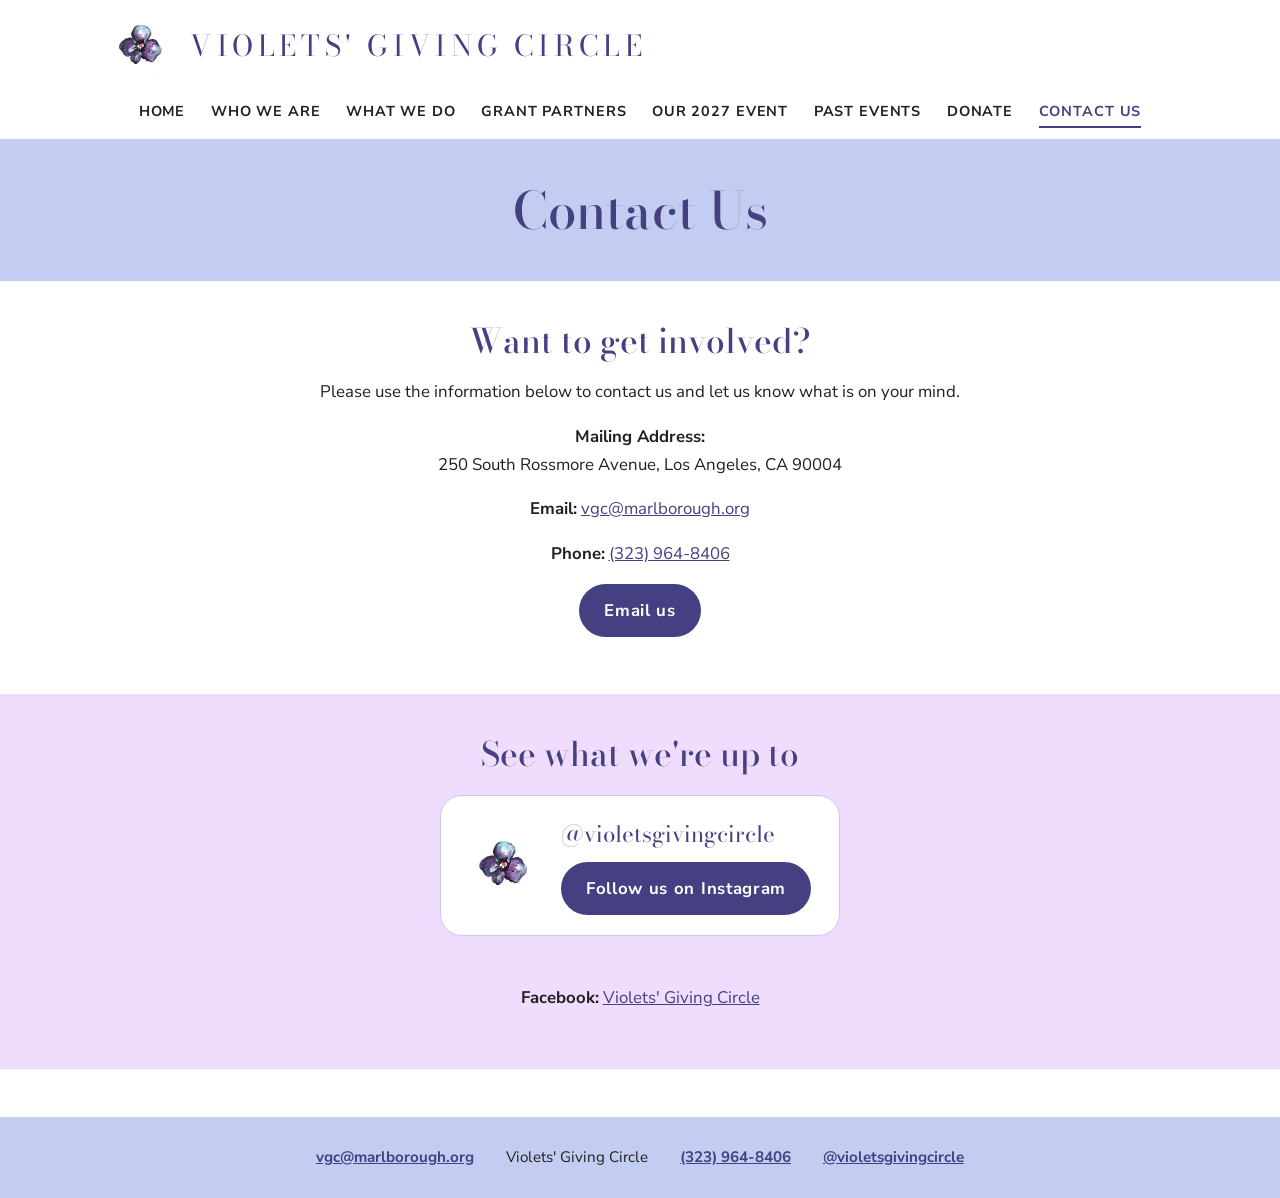
==== contact.html @ b8765235 "Add files via upload" ====
<!DOCTYPE html>
<html lang="en">
<head>
  <meta charset="utf-8">
  <!-- DRAFT: remove the next line when the site goes live so Google can find it -->
  <meta name="robots" content="noindex, nofollow">
  <meta name="viewport" content="width=device-width, initial-scale=1">
  <title>Contact Us | Violets' Giving Circle</title>
  <meta name="description" content="Contact Violets' Giving Circle and follow us on Instagram.">
  <link rel="icon" href="images/logo-flower.png">
  <link rel="preconnect" href="https://fonts.googleapis.com">
  <link rel="preconnect" href="https://fonts.gstatic.com" crossorigin>
  <link href="https://fonts.googleapis.com/css2?family=Bodoni+Moda:wght@400;500;600&family=Nunito+Sans:wght@400;700&display=swap" rel="stylesheet">
  <link rel="stylesheet" href="css/styles.css">
</head>
<body>
  <a class="skip-link" href="#main">Skip to content</a>

  <header class="site-header">
    <div class="container header-top">
      <a class="brand" href="index.html">
        <img class="brand-logo" src="images/logo-flower.png" alt="Violets' Giving Circle flower logo">
        <span class="brand-name">Violets' Giving Circle</span>
      </a>
      <button class="nav-toggle" aria-expanded="false" aria-controls="site-nav">Menu</button>
    </div>
    <nav id="site-nav" class="site-nav" aria-label="Main">
      <ul>
        <li><a href="index.html">Home</a></li>
        <li><a href="who-we-are.html">Who We Are</a></li>
        <li><a href="what-we-do.html">What We Do</a></li>
        <li><a href="grant-partners.html">Grant Partners</a></li>
        <li><a href="our-event.html">Our 2027 Event</a></li>
        <li><a href="past-events.html">Past Events</a></li>
        <li><a href="donate.html">Donate</a></li>
        <li><a href="contact.html" aria-current="page">Contact Us</a></li>
      </ul>
    </nav>
  </header>

  <main id="main">
    <div class="page-banner"><h1>Contact Us</h1></div>

    <!-- ===================== CONTACT INFO ===================== -->
    <section class="section">
      <div class="container text-narrow" style="text-align:center;">
        <h2>Want to get involved?</h2>
        <p>Please use the information below to contact us and let us know what is on your mind.</p>
        <p><strong>Mailing Address:</strong><br>250 South Rossmore Avenue, Los Angeles, CA 90004</p>
        <p><strong>Email:</strong> <a href="mailto:vgc@marlborough.org">vgc@marlborough.org</a></p>
        <p><strong>Phone:</strong> <a href="tel:+13239648406">(323) 964-8406</a></p>
        <p><a class="btn" href="mailto:vgc@marlborough.org">Email us</a></p>
      </div>
    </section>

    <!-- ===================== INSTAGRAM ===================== -->
    <section class="section" style="background: var(--lavender);">
      <div class="container" style="text-align:center;">
        <h2>See what we're up to</h2>

        <div class="insta-card">
          <img src="images/logo-flower.png" alt="" width="72" height="72">
          <div>
            <p class="insta-handle">@violetsgivingcircle</p>
            <a class="btn" href="https://www.instagram.com/violetsgivingcircle/" target="_blank" rel="noopener">Follow us on Instagram</a>
          </div>
        </div>

        <!-- ===== INSTAGRAM FEED (updates itself) =====
             This is the Behold widget for @violetsgivingcircle. New Instagram posts appear here automatically.
             To change how it looks (number of posts, layout), sign in at behold.so and edit the feed there.
             No change to this page is needed. If the feed ever stops showing, check the Behold dashboard
             first (the Instagram account must stay connected, and free plans have limits that can change). -->
        <div class="insta-feed">
          <behold-widget feed-id="yzUUJc6eEuiuwTd4PLFW"></behold-widget>
          <script>
            (() => {
              if(window.__bhldScript)return;window.__bhldScript=true;
              const d=document,s=d.createElement("script");s.type="module";
              s.src="https://w.behold.so/widget.js";setTimeout(()=>{d.head.append(s);},0);
            })();
          </script>
        </div>

        <p style="margin-top:1.5rem;"><strong>Facebook:</strong> <a href="https://www.facebook.com/profile.php?id=100066826507272" target="_blank" rel="noopener">Violets' Giving Circle</a></p>
      </div>
    </section>
  </main>

  <footer class="site-footer">
    <div class="container footer-inner">
      <span><a href="mailto:vgc@marlborough.org">vgc@marlborough.org</a></span>
      <span>Violets' Giving Circle</span>
      <span><a href="tel:+13239648406">(323) 964-8406</a></span>
      <span><a href="https://www.instagram.com/violetsgivingcircle/">@violetsgivingcircle</a></span>
    </div>
  </footer>

  <script src="js/main.js"></script>
</body>
</html>
---- css/styles.css ----
/* ==========================================================
   Violets' Giving Circle - site styles
   ----------------------------------------------------------
   TO CHANGE COLORS: edit the values in the :root block below.
   Every page uses these, so one change updates the whole site.
   ========================================================== */

:root {
  --periwinkle: #C3CDF1;   /* header bands, soft backgrounds */
  --lavender:   #F0DDFD;   /* page background accents */
  --purple:     #9486C0;   /* panels, buttons */
  --indigo:     #444082;   /* headings, links, strong accents */
  --ink:        #231F20;   /* body text */
  --white:      #FFFFFF;
  --magenta:    #D6336C;   /* small accent only (flower center) */
  --aqua:       #D3EEF0;   /* photo borders */

  --font-heading: "Bodoni Moda", "Didot", Georgia, serif;
  --font-body: "Nunito Sans", "Helvetica Neue", Arial, sans-serif;

  --radius: 22px;
  --max-width: 1100px;
}

* { box-sizing: border-box; }

html { scroll-behavior: smooth; }

body {
  margin: 0;
  font-family: var(--font-body);
  font-size: 1.05rem;
  line-height: 1.65;
  color: var(--ink);
  background: var(--white);
}

img { max-width: 100%; display: block; }

a { color: var(--indigo); }
a:hover { color: var(--magenta); }

.container {
  width: 100%;
  max-width: var(--max-width);
  margin: 0 auto;
  padding: 0 1.25rem;
}

h1, h2, h3 {
  font-family: var(--font-heading);
  color: var(--indigo);
  line-height: 1.2;
  font-weight: 500;
}

h1 { font-size: clamp(2rem, 5vw, 3.2rem); margin: 0 0 1rem; }
h2 { font-size: clamp(1.5rem, 3.5vw, 2.1rem); margin: 0 0 0.75rem; }
h3 { font-size: 1.3rem; margin: 0 0 0.5rem; }

.skip-link {
  position: absolute;
  left: -999px;
  top: 0;
  background: var(--indigo);
  color: var(--white);
  padding: 0.5rem 1rem;
  z-index: 100;
}
.skip-link:focus { left: 0; }

/* ---------- Header & navigation ---------- */

.site-header { background: var(--white); border-bottom: 1px solid var(--periwinkle); }

.header-top {
  display: flex;
  align-items: center;
  justify-content: space-between;
  padding-top: 0.9rem;
  padding-bottom: 0.9rem;
}

.brand {
  display: flex;
  align-items: center;
  gap: 1rem;
  text-decoration: none;
}

.brand-logo { width: 64px; height: 64px; object-fit: contain; }

.brand-name {
  font-family: var(--font-heading);
  color: var(--indigo);
  text-transform: uppercase;
  letter-spacing: 0.16em;
  font-size: clamp(1.05rem, 3vw, 1.8rem);
}

.nav-toggle {
  display: none;
  background: var(--indigo);
  color: var(--white);
  border: 0;
  border-radius: 8px;
  padding: 0.55rem 1rem;
  font: inherit;
  font-weight: 700;
  cursor: pointer;
}

.site-nav ul {
  list-style: none;
  margin: 0;
  padding: 0.25rem 1rem 0.9rem;
  display: flex;
  flex-wrap: wrap;
  justify-content: center;
  gap: 0.25rem 1.6rem;
}

.site-nav a {
  text-decoration: none;
  text-transform: uppercase;
  letter-spacing: 0.06em;
  font-weight: 700;
  font-size: 0.9rem;
  color: var(--ink);
  padding: 0.3rem 0;
  border-bottom: 2px solid transparent;
}

.site-nav a:hover { color: var(--indigo); border-bottom-color: var(--purple); }
.site-nav a[aria-current="page"] { color: var(--indigo); border-bottom-color: var(--indigo); }

@media (max-width: 760px) {
  .nav-toggle { display: block; }
  .site-nav { display: none; }
  .site-nav.open { display: block; }
  .site-nav ul { flex-direction: column; align-items: center; gap: 0.6rem; padding-top: 0.5rem; }
}

/* ---------- Carousel (home page) ---------- */

.carousel {
  position: relative;
  max-width: var(--max-width);
  margin: 1.5rem auto 0;
  border-radius: var(--radius);
  overflow: hidden;
  background: var(--periwinkle);
}

.carousel-track { position: relative; aspect-ratio: 16 / 9; }

.carousel-slide {
  position: absolute;
  inset: 0;
  opacity: 0;
  transition: opacity 0.8s ease;
}
.carousel-slide.active { opacity: 1; }
.carousel-slide img { width: 100%; height: 100%; object-fit: cover; }

.carousel-btn {
  position: absolute;
  top: 50%;
  transform: translateY(-50%);
  background: rgba(255, 255, 255, 0.85);
  color: var(--indigo);
  border: 0;
  border-radius: 50%;
  width: 44px;
  height: 44px;
  font-size: 1.4rem;
  cursor: pointer;
}
.carousel-btn:hover { background: var(--white); }
.carousel-btn.prev { left: 0.75rem; }
.carousel-btn.next { right: 0.75rem; }

.carousel-dots {
  position: absolute;
  bottom: 0.8rem;
  left: 0;
  right: 0;
  display: flex;
  justify-content: center;
  gap: 0.5rem;
}
.carousel-dots button {
  width: 11px;
  height: 11px;
  border-radius: 50%;
  border: 0;
  background: rgba(255, 255, 255, 0.6);
  cursor: pointer;
  padding: 0;
}
.carousel-dots button.active { background: var(--white); }

/* ---------- Page sections ---------- */

main { padding-bottom: 3rem; }

.section { padding: 2.5rem 0; }

.page-banner {
  background: var(--periwinkle);
  text-align: center;
  padding: 2.5rem 1rem;
}
.page-banner h1 { margin: 0; }

.lead {
  font-size: 1.25rem;
  text-align: center;
  max-width: 760px;
  margin: 0 auto;
}

.card-row {
  display: grid;
  grid-template-columns: repeat(auto-fit, minmax(280px, 1fr));
  gap: 1.5rem;
}

.panel {
  background: var(--purple);
  color: var(--white);
  border-radius: var(--radius);
  padding: 2rem;
}
.panel h2, .panel h3 { color: var(--white); text-transform: uppercase; }
.panel a { color: var(--white); }
.panel .btn { margin-top: 0.5rem; }

.card {
  background: var(--lavender);
  border-radius: var(--radius);
  padding: 1.75rem;
}

.save-the-date {
  background: var(--lavender);
  text-align: center;
  padding: 2.5rem 1rem;
}
.save-the-date h2 { text-transform: uppercase; letter-spacing: 0.05em; margin-bottom: 0.25rem; }
.save-the-date p { font-size: 1.3rem; margin: 0 0 1rem; }

.stat { text-align: center; padding: 2rem 1rem; }
.stat strong {
  display: block;
  font-family: var(--font-heading);
  font-size: clamp(2rem, 6vw, 3.4rem);
  color: var(--indigo);
}

.btn {
  display: inline-block;
  background: var(--indigo);
  color: var(--white);
  text-decoration: none;
  font-weight: 700;
  letter-spacing: 0.04em;
  padding: 0.8rem 1.6rem;
  border-radius: 999px;
}
.btn:hover { background: var(--magenta); color: var(--white); }

.two-col {
  display: grid;
  grid-template-columns: 1fr 1fr;
  gap: 2rem;
  align-items: start;
}
@media (max-width: 760px) { .two-col { grid-template-columns: 1fr; } }

.photo-frame {
  border: 8px solid var(--aqua);
  border-radius: var(--radius);
  overflow: hidden;
  background: var(--aqua);
}

.caption {
  background: var(--periwinkle);
  border-radius: 14px;
  padding: 0.9rem 1.1rem;
  font-size: 0.9rem;
  margin-top: 1rem;
  text-align: center;
}

.text-narrow { max-width: 760px; margin: 0 auto; }

/* Visible reminder boxes for content that still needs to be filled in.
   Delete the whole <div class="placeholder-note"> once the real content is in. */
.placeholder-note {
  border: 2px dashed var(--magenta);
  background: #fff5f9;
  color: var(--ink);
  border-radius: 14px;
  padding: 1rem 1.25rem;
  margin: 1rem 0;
  font-size: 0.95rem;
}
.placeholder-note strong { color: var(--magenta); }

/* ---------- Co-chairs (Who We Are page) ---------- */

.chair-feature {
  display: grid;
  grid-template-columns: 180px 1fr;
  gap: 1.25rem;
  align-items: start;
}
.chair-feature img {
  width: 180px;
  aspect-ratio: 3 / 4;
  object-fit: cover;
  border-radius: 14px;
}
.chair-name {
  font-family: var(--font-heading);
  color: var(--indigo);
  font-weight: 600;
  margin: 0 0 0.5rem;
}
blockquote.quote { margin: 0; font-style: italic; }
@media (max-width: 520px) {
  .chair-feature { grid-template-columns: 1fr; }
  .chair-feature img { width: 150px; }
}

/* Collapsible "Past Co-Chairs" section (uses the built-in HTML <details> tag, no JavaScript) */
details.past-chairs,
details.collapse-box {
  background: var(--lavender);
  border-radius: var(--radius);
  padding: 0.5rem 1.25rem 1.25rem;
}
details.past-chairs > summary,
details.collapse-box > summary {
  font-family: var(--font-heading);
  font-size: 1.5rem;
  color: var(--indigo);
  text-transform: uppercase;
  cursor: pointer;
  padding: 0.9rem 0;
}
.chair-year {
  background: var(--white);
  border-radius: 14px;
  padding: 1rem 1.25rem 1.25rem;
  margin-bottom: 1rem;
}
.chair-year h3 { margin: 0 0 0.75rem; font-size: 1.15rem; text-transform: uppercase; letter-spacing: 0.05em; }
.chair-pair {
  display: grid;
  grid-template-columns: 1fr 1fr;
  gap: 1.5rem;
  align-items: start;
}
@media (max-width: 760px) { .chair-pair { grid-template-columns: 1fr; } }
.chair-person {
  display: grid;
  grid-template-columns: 96px 1fr;
  gap: 1rem;
  align-items: start;
}
.chair-person img {
  width: 96px;
  aspect-ratio: 3 / 4;
  object-fit: cover;
  border-radius: 12px;
  background: var(--periwinkle);
}
.chair-person blockquote { font-size: 0.95rem; }
.chair-person .chair-name { margin-bottom: 0.35rem; }
.quote-pending { color: #777; }

.video-wrap {
  position: relative;
  aspect-ratio: 16 / 9;
  border-radius: var(--radius);
  overflow: hidden;
  background: var(--ink);
  margin-top: 1rem;
}
.video-wrap iframe { position: absolute; inset: 0; width: 100%; height: 100%; border: 0; }

/* ---------- Contact form ---------- */

.insta-card {
  display: inline-flex;
  align-items: center;
  gap: 1.25rem;
  background: var(--white);
  border: 1px solid var(--periwinkle);
  border-radius: var(--radius);
  padding: 1.25rem 1.75rem;
  margin: 0.5rem 0 1.5rem;
  text-align: left;
}
.insta-card img { width: 72px; height: 72px; object-fit: contain; }
.insta-handle { font-family: var(--font-heading); color: var(--indigo); font-size: 1.4rem; margin: 0 0 0.6rem; }
@media (max-width: 480px) { .insta-card { flex-direction: column; text-align: center; } }

.insta-feed { max-width: var(--max-width); margin: 0 auto; }

/* ---------- Donate hero ---------- */

.donate-hero {
  position: relative;
  min-height: 70vh;
  display: flex;
  align-items: center;
  justify-content: center;
  text-align: center;
  padding: 3rem 1.25rem;
  background:
    linear-gradient(rgba(35, 31, 32, 0.35), rgba(35, 31, 32, 0.35)),
    var(--indigo) url("../images/donate-hero.jpg") center / cover no-repeat;
}
.donate-hero h1 {
  color: var(--white);
  font-size: clamp(2rem, 6vw, 3.6rem);
  margin: 0 0 1.5rem;
  text-shadow: 0 2px 12px rgba(0, 0, 0, 0.45);
}
.btn-light { background: var(--white); color: var(--ink); font-size: 1.1rem; padding: 0.9rem 2.4rem; }
.btn-light:hover { background: var(--lavender); color: var(--indigo); }

/* ---------- Past Events ---------- */

.event {
  max-width: 940px;
  margin: 0 auto;
  padding: 2.25rem 0;
  text-align: center;
  border-bottom: 1px solid var(--periwinkle);
}
.event h2 { margin: 1.5rem 0 0.75rem; }
.event-text h2 { margin-top: 0; font-size: 1.5rem; }
.event .judges { font-size: 0.95rem; }
.event-photos {
  display: grid;
  grid-template-columns: repeat(auto-fit, minmax(150px, 1fr));
  gap: 0.75rem;
}
.event-photos img {
  width: 100%;
  aspect-ratio: 1 / 1;
  object-fit: cover;
  border-radius: 12px;
  background: var(--periwinkle);
}
details.collapse-box .event:last-child { border-bottom: 0; }

/* ---------- Grant Partners grid ---------- */

.partner-grid {
  display: grid;
  grid-template-columns: repeat(auto-fill, minmax(240px, 1fr));
  gap: 1.5rem;
}

.partner-card {
  display: flex;
  flex-direction: column;
  background: var(--white);
  border: 1px solid var(--periwinkle);
  border-radius: var(--radius);
  overflow: hidden;
  text-decoration: none;
  color: var(--ink);
  transition: transform 0.15s ease, box-shadow 0.15s ease;
}
a.partner-card:hover {
  transform: translateY(-3px);
  box-shadow: 0 8px 20px rgba(68, 64, 130, 0.18);
  color: var(--ink);
}

/* Every photo tile is the same size. If a photo file is missing, the flower tile shows instead. */
.partner-photo {
  position: relative;
  aspect-ratio: 4 / 3;
  background: var(--periwinkle) url("../images/logo-flower.png") center / 34% no-repeat;
}
.partner-photo img {
  position: absolute;
  inset: 0;
  width: 100%;
  height: 100%;
  object-fit: cover;
}

.partner-info {
  padding: 1rem 1.1rem 1.2rem;
  text-align: center;
  display: flex;
  flex-direction: column;
  justify-content: center;
  min-height: 6.5rem;
}
.partner-info h3 { margin: 0 0 0.35rem; font-size: 1.2rem; }
.partner-link { font-size: 0.85rem; font-weight: 700; color: var(--indigo); letter-spacing: 0.04em; text-transform: uppercase; }

/* ---------- Our Process (What We Do page) ---------- */

.process-photos img {
  width: 100%;
  aspect-ratio: 3 / 2;
  object-fit: cover;
  border-radius: var(--radius);
}

.process-steps {
  list-style: none;
  counter-reset: step;
  max-width: 760px;
  margin: 2.5rem auto 0;
  padding: 0;
}
.process-steps li {
  counter-increment: step;
  position: relative;
  padding: 0 0 1.5rem 4rem;
}
.process-steps li::before {
  content: counter(step);
  position: absolute;
  left: 0;
  top: 0;
  width: 2.8rem;
  height: 2.8rem;
  border-radius: 50%;
  background: var(--indigo);
  color: var(--white);
  font-family: var(--font-heading);
  font-size: 1.3rem;
  display: flex;
  align-items: center;
  justify-content: center;
}
.process-steps li::after {
  content: "";
  position: absolute;
  left: 1.4rem;
  top: 2.8rem;
  bottom: 0.2rem;
  width: 2px;
  background: var(--periwinkle);
}
.process-steps li:last-child::after { display: none; }
.process-steps h3 { margin: 0.3rem 0 0.35rem; }
.process-steps p { margin: 0; }

.history { text-align: center; }
.news-link { text-align: center; }

/* ---------- Footer ---------- */

.site-footer {
  background: var(--periwinkle);
  padding: 1.75rem 0;
  font-size: 0.95rem;
}
.footer-inner {
  display: flex;
  flex-wrap: wrap;
  justify-content: center;
  gap: 0.5rem 2rem;
  text-align: center;
}
.site-footer a { color: var(--indigo); font-weight: 700; }
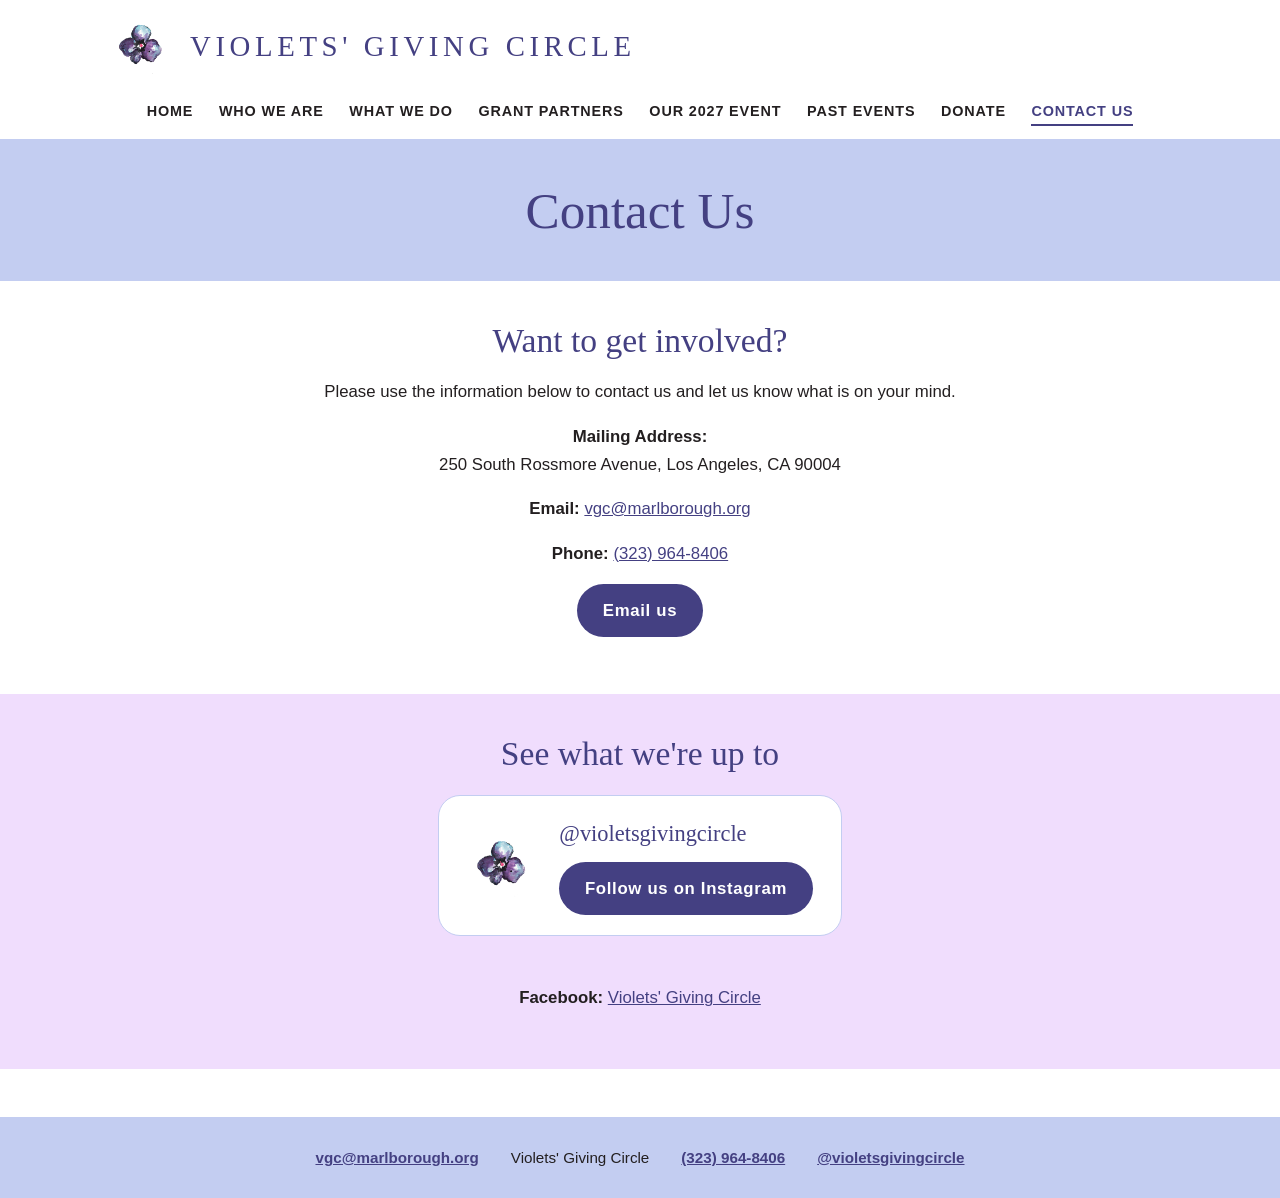
==== commit 7d8a1e65: "Add files via upload" ====
--- a/contact.html
+++ b/contact.html
@@ -10,7 +10,7 @@
   <link rel="icon" href="images/logo-flower.png">
   <link rel="preconnect" href="https://fonts.googleapis.com">
   <link rel="preconnect" href="https://fonts.gstatic.com" crossorigin>
-  <link href="https://fonts.googleapis.com/css2?family=Bodoni+Moda:wght@400;500;600&family=Nunito+Sans:wght@400;700&display=swap" rel="stylesheet">
+  <link href="https://fonts.googleapis.com/css2?family=DM+Sans:ital,wght@0,400;0,500;0,700;1,400&family=DM+Serif+Display:ital@0;1&display=swap" rel="stylesheet">
   <link rel="stylesheet" href="css/styles.css">
 </head>
 <body>
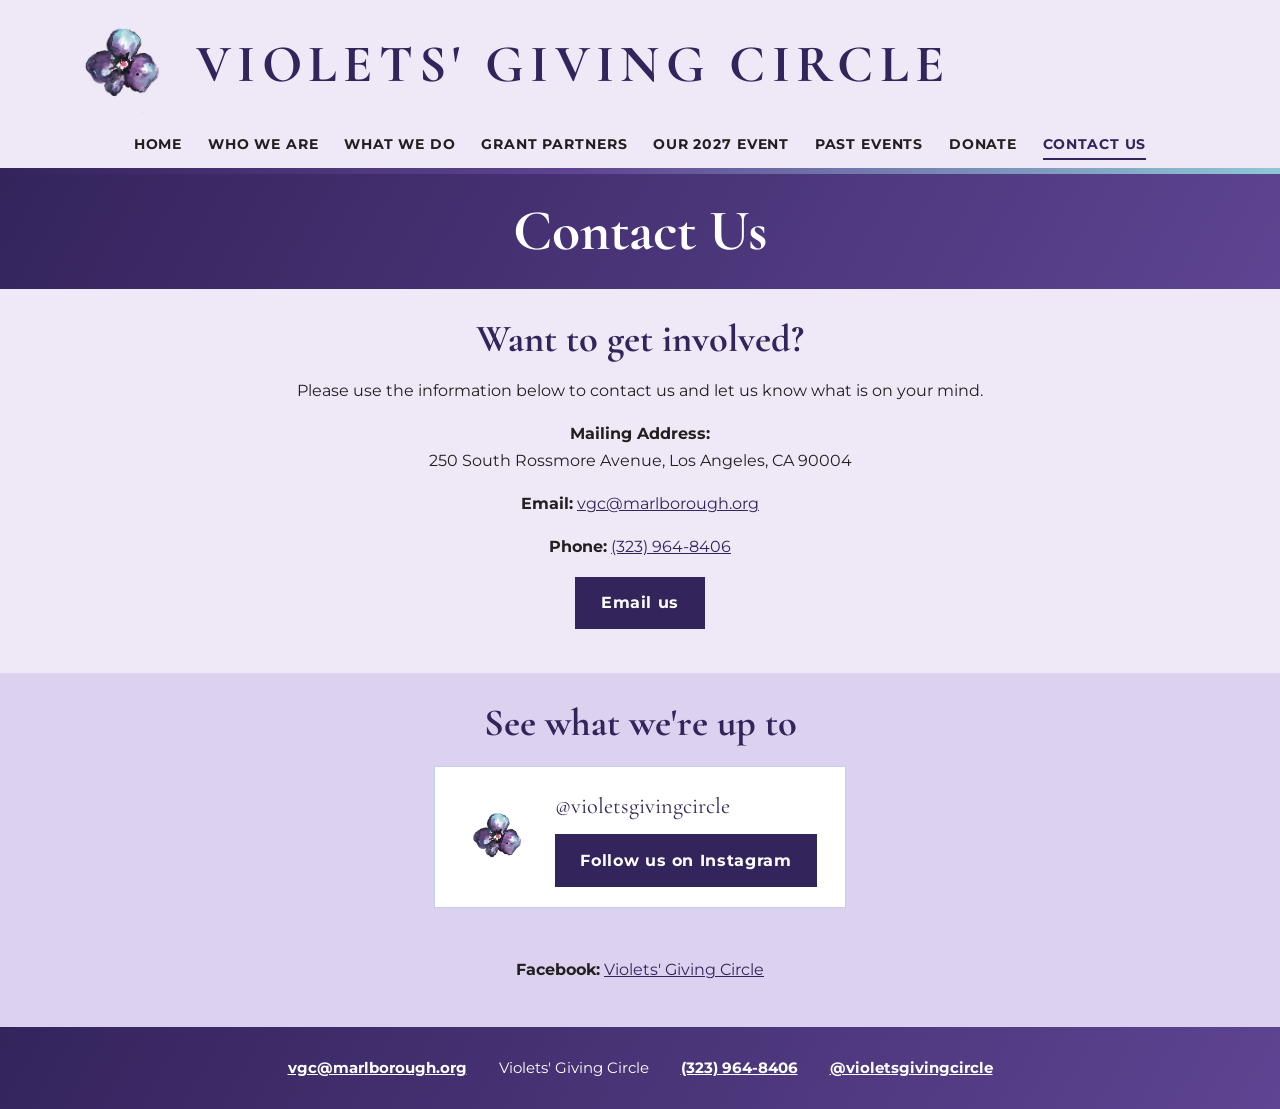
==== commit 049b62fe: "Add files via upload" ====
--- a/contact.html
+++ b/contact.html
@@ -10,7 +10,7 @@
   <link rel="icon" href="images/logo-flower.png">
   <link rel="preconnect" href="https://fonts.googleapis.com">
   <link rel="preconnect" href="https://fonts.gstatic.com" crossorigin>
-  <link href="https://fonts.googleapis.com/css2?family=DM+Sans:ital,wght@0,400;0,500;0,700;1,400&family=DM+Serif+Display:ital@0;1&display=swap" rel="stylesheet">
+  <link href="https://fonts.googleapis.com/css2?family=Cormorant+Garamond:wght@600;700&family=Montserrat:ital,wght@0,400;0,500;0,600;0,700;1,400&display=swap" rel="stylesheet">
   <link rel="stylesheet" href="css/styles.css">
 </head>
 <body>
--- a/css/styles.css
+++ b/css/styles.css
@@ -7,19 +7,20 @@
 
 :root {
   --periwinkle: #C3CDF1;   /* header bands, soft backgrounds */
-  --lavender:   #F0DDFD;   /* page background accents */
-  --purple:     #9486C0;   /* panels, buttons */
-  --indigo:     #444082;   /* headings, links, strong accents */
+  --mist:       #EEE8F7;   /* page background: palest tint of the flower violet */
+  --lavender:   #DDD1F0;   /* tinted bands and boxes */
+  --purple:     #5E4492;   /* panels, buttons (deep violet from the flower petals) */
+  --indigo:     #34245C;   /* headings, links, strong accents (darkest flower violet) */
   --ink:        #231F20;   /* body text */
   --white:      #FFFFFF;
   --magenta:    #D6336C;   /* small accent only (flower center) */
   --aqua:       #D3EEF0;   /* photo borders */
 
-  --font-heading: "Bodoni Moda", "Didot", Georgia, serif;
-  --font-body: "Nunito Sans", "Helvetica Neue", Arial, sans-serif;
-
-  --radius: 22px;
-  --max-width: 1100px;
+  --font-heading: "Cormorant Garamond", Georgia, serif;
+  --font-body: "Montserrat", "Helvetica Neue", Arial, sans-serif;
+
+  --radius: 0;
+  --max-width: 1180px;
 }
 
 * { box-sizing: border-box; }
@@ -29,10 +30,10 @@
 body {
   margin: 0;
   font-family: var(--font-body);
-  font-size: 1.05rem;
-  line-height: 1.65;
+  font-size: 1rem;
+  line-height: 1.7;
   color: var(--ink);
-  background: var(--white);
+  background: var(--mist);
 }
 
 img { max-width: 100%; display: block; }
@@ -50,13 +51,13 @@
 h1, h2, h3 {
   font-family: var(--font-heading);
   color: var(--indigo);
-  line-height: 1.2;
-  font-weight: 500;
-}
-
-h1 { font-size: clamp(2rem, 5vw, 3.2rem); margin: 0 0 1rem; }
-h2 { font-size: clamp(1.5rem, 3.5vw, 2.1rem); margin: 0 0 0.75rem; }
-h3 { font-size: 1.3rem; margin: 0 0 0.5rem; }
+  line-height: 1.15;
+  font-weight: 700;
+}
+
+h1 { font-size: clamp(2.2rem, 5.5vw, 3.6rem); margin: 0 0 1rem; }
+h2 { font-size: clamp(1.7rem, 3.8vw, 2.4rem); margin: 0 0 0.75rem; }
+h3 { font-size: 1.45rem; margin: 0 0 0.5rem; }
 
 .skip-link {
   position: absolute;
@@ -77,8 +78,8 @@
   display: flex;
   align-items: center;
   justify-content: space-between;
-  padding-top: 0.9rem;
-  padding-bottom: 0.9rem;
+  padding-top: 0.6rem;
+  padding-bottom: 0.4rem;
 }
 
 .brand {
@@ -88,14 +89,15 @@
   text-decoration: none;
 }
 
-.brand-logo { width: 64px; height: 64px; object-fit: contain; }
+.brand-logo { width: 110px; height: 110px; object-fit: contain; }
 
 .brand-name {
   font-family: var(--font-heading);
   color: var(--indigo);
   text-transform: uppercase;
-  letter-spacing: 0.16em;
-  font-size: clamp(1.05rem, 3vw, 1.8rem);
+  letter-spacing: 0.12em;
+  font-weight: 700;
+  font-size: clamp(1.45rem, 4.4vw, 3.3rem);
 }
 
 .nav-toggle {
@@ -103,7 +105,7 @@
   background: var(--indigo);
   color: var(--white);
   border: 0;
-  border-radius: 8px;
+  border-radius: 0;
   padding: 0.55rem 1rem;
   font: inherit;
   font-weight: 700;
@@ -113,7 +115,7 @@
 .site-nav ul {
   list-style: none;
   margin: 0;
-  padding: 0.25rem 1rem 0.9rem;
+  padding: 0.25rem 1rem 0.7rem;
   display: flex;
   flex-wrap: wrap;
   justify-content: center;
@@ -146,8 +148,8 @@
 .carousel {
   position: relative;
   max-width: var(--max-width);
-  margin: 1.5rem auto 0;
-  border-radius: var(--radius);
+  margin: 1rem auto 0;
+  border-radius: 0;
   overflow: hidden;
   background: var(--periwinkle);
 }
@@ -170,7 +172,7 @@
   background: rgba(255, 255, 255, 0.85);
   color: var(--indigo);
   border: 0;
-  border-radius: 50%;
+  border-radius: 0;
   width: 44px;
   height: 44px;
   font-size: 1.4rem;
@@ -192,7 +194,7 @@
 .carousel-dots button {
   width: 11px;
   height: 11px;
-  border-radius: 50%;
+  border-radius: 0;
   border: 0;
   background: rgba(255, 255, 255, 0.6);
   cursor: pointer;
@@ -202,21 +204,21 @@
 
 /* ---------- Page sections ---------- */
 
-main { padding-bottom: 3rem; }
-
-.section { padding: 2.5rem 0; }
+main { padding-bottom: 0; }
+
+.section { padding: 1.75rem 0; }
 
 .page-banner {
   background: var(--periwinkle);
   text-align: center;
-  padding: 2.5rem 1rem;
+  padding: 1.5rem 1rem;
 }
 .page-banner h1 { margin: 0; }
 
 .lead {
-  font-size: 1.25rem;
-  text-align: center;
-  max-width: 760px;
+  font-size: 1.15rem;
+  text-align: center;
+  max-width: 820px;
   margin: 0 auto;
 }
 
@@ -229,8 +231,8 @@
 .panel {
   background: var(--purple);
   color: var(--white);
-  border-radius: var(--radius);
-  padding: 2rem;
+  border-radius: 0;
+  padding: 1.6rem 1.75rem;
 }
 .panel h2, .panel h3 { color: var(--white); text-transform: uppercase; }
 .panel a { color: var(--white); }
@@ -238,19 +240,19 @@
 
 .card {
   background: var(--lavender);
-  border-radius: var(--radius);
+  border-radius: 0;
   padding: 1.75rem;
 }
 
 .save-the-date {
   background: var(--lavender);
   text-align: center;
-  padding: 2.5rem 1rem;
-}
-.save-the-date h2 { text-transform: uppercase; letter-spacing: 0.05em; margin-bottom: 0.25rem; }
-.save-the-date p { font-size: 1.3rem; margin: 0 0 1rem; }
-
-.stat { text-align: center; padding: 2rem 1rem; }
+  padding: 1.75rem 1rem;
+}
+.save-the-date h2 { text-transform: uppercase; letter-spacing: 0.05em; margin-bottom: 0.25rem; font-size: clamp(1.8rem, 4.5vw, 2.6rem); }
+.save-the-date p { font-size: 1.15rem; margin: 0 0 1rem; }
+
+.stat { text-align: center; padding: 1.5rem 1rem; }
 .stat strong {
   display: block;
   font-family: var(--font-heading);
@@ -266,7 +268,7 @@
   font-weight: 700;
   letter-spacing: 0.04em;
   padding: 0.8rem 1.6rem;
-  border-radius: 999px;
+  border-radius: 0;
 }
 .btn:hover { background: var(--magenta); color: var(--white); }
 
@@ -280,14 +282,14 @@
 
 .photo-frame {
   border: 8px solid var(--aqua);
-  border-radius: var(--radius);
+  border-radius: 0;
   overflow: hidden;
   background: var(--aqua);
 }
 
 .caption {
   background: var(--periwinkle);
-  border-radius: 14px;
+  border-radius: 0;
   padding: 0.9rem 1.1rem;
   font-size: 0.9rem;
   margin-top: 1rem;
@@ -302,7 +304,7 @@
   border: 2px dashed var(--magenta);
   background: #fff5f9;
   color: var(--ink);
-  border-radius: 14px;
+  border-radius: 0;
   padding: 1rem 1.25rem;
   margin: 1rem 0;
   font-size: 0.95rem;
@@ -321,12 +323,12 @@
   width: 180px;
   aspect-ratio: 3 / 4;
   object-fit: cover;
-  border-radius: 14px;
+  border-radius: 0;
 }
 .chair-name {
   font-family: var(--font-heading);
   color: var(--indigo);
-  font-weight: 600;
+  font-weight: 700;
   margin: 0 0 0.5rem;
 }
 blockquote.quote { margin: 0; font-style: italic; }
@@ -339,7 +341,7 @@
 details.past-chairs,
 details.collapse-box {
   background: var(--lavender);
-  border-radius: var(--radius);
+  border-radius: 0;
   padding: 0.5rem 1.25rem 1.25rem;
 }
 details.past-chairs > summary,
@@ -353,7 +355,7 @@
 }
 .chair-year {
   background: var(--white);
-  border-radius: 14px;
+  border-radius: 0;
   padding: 1rem 1.25rem 1.25rem;
   margin-bottom: 1rem;
 }
@@ -375,7 +377,7 @@
   width: 96px;
   aspect-ratio: 3 / 4;
   object-fit: cover;
-  border-radius: 12px;
+  border-radius: 0;
   background: var(--periwinkle);
 }
 .chair-person blockquote { font-size: 0.95rem; }
@@ -385,7 +387,7 @@
 .video-wrap {
   position: relative;
   aspect-ratio: 16 / 9;
-  border-radius: var(--radius);
+  border-radius: 0;
   overflow: hidden;
   background: var(--ink);
   margin-top: 1rem;
@@ -400,7 +402,7 @@
   gap: 1.25rem;
   background: var(--white);
   border: 1px solid var(--periwinkle);
-  border-radius: var(--radius);
+  border-radius: 0;
   padding: 1.25rem 1.75rem;
   margin: 0.5rem 0 1.5rem;
   text-align: left;
@@ -439,7 +441,7 @@
 .event {
   max-width: 940px;
   margin: 0 auto;
-  padding: 2.25rem 0;
+  padding: 1.5rem 0;
   text-align: center;
   border-bottom: 1px solid var(--periwinkle);
 }
@@ -455,7 +457,7 @@
   width: 100%;
   aspect-ratio: 1 / 1;
   object-fit: cover;
-  border-radius: 12px;
+  border-radius: 0;
   background: var(--periwinkle);
 }
 details.collapse-box .event:last-child { border-bottom: 0; }
@@ -473,7 +475,7 @@
   flex-direction: column;
   background: var(--white);
   border: 1px solid var(--periwinkle);
-  border-radius: var(--radius);
+  border-radius: 0;
   overflow: hidden;
   text-decoration: none;
   color: var(--ink);
@@ -516,14 +518,14 @@
   width: 100%;
   aspect-ratio: 3 / 2;
   object-fit: cover;
-  border-radius: var(--radius);
+  border-radius: 0;
 }
 
 .process-steps {
   list-style: none;
   counter-reset: step;
   max-width: 760px;
-  margin: 2.5rem auto 0;
+  margin: 1.5rem auto 0;
   padding: 0;
 }
 .process-steps li {
@@ -538,7 +540,7 @@
   top: 0;
   width: 2.8rem;
   height: 2.8rem;
-  border-radius: 50%;
+  border-radius: 0;
   background: var(--indigo);
   color: var(--white);
   font-family: var(--font-heading);
@@ -578,3 +580,88 @@
   text-align: center;
 }
 .site-footer a { color: var(--indigo); font-weight: 700; }
+
+
+/* ==========================================================
+   Look & feel details: gradients, faded dots, flower watermark.
+   To tone any of it down, delete the block you don't want.
+   ========================================================== */
+
+/* Header: a thin violet-to-aqua stripe along the bottom edge */
+.site-header { border-bottom: 0; position: relative; }
+.site-header::after {
+  content: "";
+  display: block;
+  height: 6px;
+  background: linear-gradient(90deg, var(--indigo), var(--purple) 45%, #8FC8D4 100%);
+}
+
+/* Page title bands: deep gradient, faded dots, white flower silhouette */
+.page-banner {
+  position: relative;
+  overflow: hidden;
+  background: linear-gradient(120deg, var(--indigo) 0%, var(--purple) 100%);
+}
+.page-banner h1 { position: relative; color: var(--white); }
+
+/* Purple panels: gradient + faded flower in the corner */
+.panel {
+  position: relative;
+  overflow: hidden;
+  background: linear-gradient(145deg, var(--purple) 0%, var(--indigo) 100%);
+}
+.panel > * { position: relative; }
+.panel .btn { background: var(--white); color: var(--indigo); }
+.panel .btn:hover { background: var(--lavender); color: var(--indigo); }
+
+/* "Over $500,000" band */
+.stat {
+  background: linear-gradient(90deg, var(--periwinkle), var(--lavender) 50%, var(--periwinkle));
+  margin-top: 1.5rem;
+}
+
+/* Save the date: lavender with faded dots and a faded flower */
+.save-the-date {
+  position: relative;
+  overflow: hidden;
+  background:
+    var(--lavender);
+}
+.save-the-date > * { position: relative; }
+
+/* Photos and cards get a crisp violet edge instead of rounded corners */
+.photo-frame { border-color: var(--aqua); outline: 2px solid var(--purple); outline-offset: -2px; }
+.partner-card { border-color: var(--purple); }
+.partner-card .partner-info { border-top: 3px solid var(--aqua); }
+.chair-year, .card { border: 1px solid var(--periwinkle); }
+
+/* Footer: same gradient family as the header */
+.site-footer { background: linear-gradient(120deg, var(--indigo), var(--purple)); color: var(--white); }
+.site-footer a { color: var(--white); }
+.site-footer a:hover { color: var(--aqua); }
+
+/* Phones: keep the big header name to two lines */
+@media (max-width: 600px) {
+  .brand { gap: 0.6rem; }
+  .brand-logo { width: 72px; height: 72px; }
+  .brand-name { letter-spacing: 0.06em; font-size: 1.5rem; line-height: 1.1; }
+}
+
+/* Who We Are: board intro sits level with the photo, caption runs full width below */
+.board-intro { align-items: center; }
+.board-intro p { font-size: 1.05rem; }
+.board-caption { max-width: 980px; margin: 1.25rem auto 0; }
+
+/* Save the date: big dots frame the sides and leave the middle clear for the text */
+.save-the-date::before {
+  content: "";
+  position: absolute;
+  inset: 0;
+  background: radial-gradient(circle, rgba(94,68,146,0.32) 5px, transparent 5.6px) 0 0 / 38px 38px;
+  -webkit-mask-image: linear-gradient(90deg, #000 0%, transparent 28%, transparent 72%, #000 100%);
+          mask-image: linear-gradient(90deg, #000 0%, transparent 28%, transparent 72%, #000 100%);
+}
+.site-header { background: var(--mist); }
+
+/* Cormorant defaults to old-style numbers (like $5OO,OOO with dropped digits); use standard ones */
+h1, h2, h3, .brand-name, .stat strong { font-variant-numeric: lining-nums; font-feature-settings: "lnum" 1; }
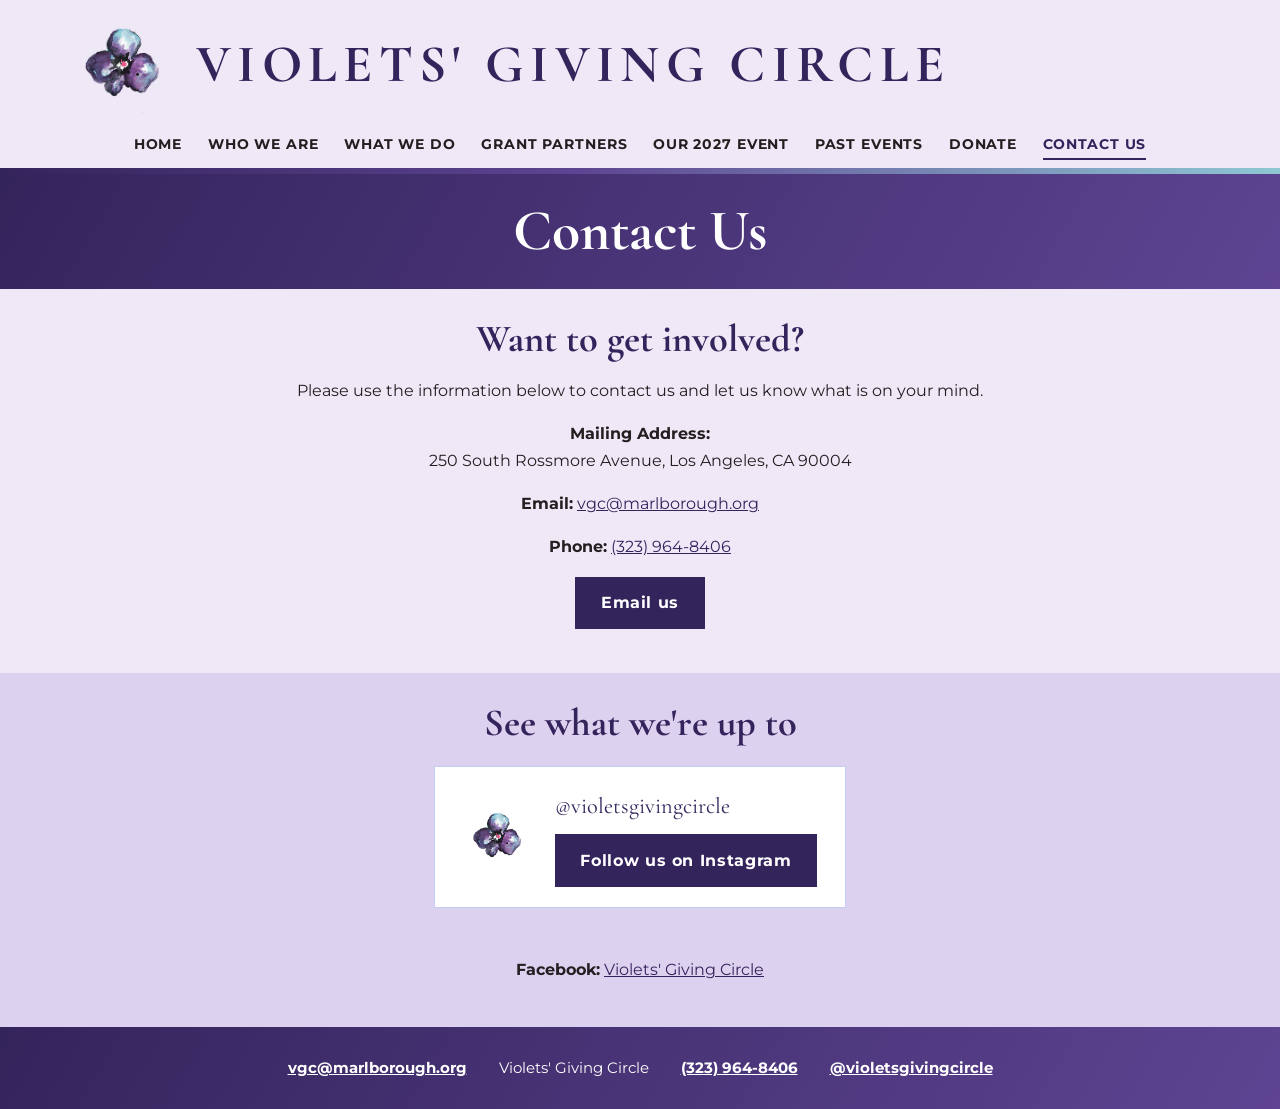
==== commit ab2db4db: "Add files via upload" ====
--- a/contact.html
+++ b/contact.html
@@ -2,8 +2,6 @@
 <html lang="en">
 <head>
   <meta charset="utf-8">
-  <!-- DRAFT: remove the next line when the site goes live so Google can find it -->
-  <meta name="robots" content="noindex, nofollow">
   <meta name="viewport" content="width=device-width, initial-scale=1">
   <title>Contact Us | Violets' Giving Circle</title>
   <meta name="description" content="Contact Violets' Giving Circle and follow us on Instagram.">
--- a/css/styles.css
+++ b/css/styles.css
@@ -665,3 +665,29 @@
 
 /* Cormorant defaults to old-style numbers (like $5OO,OOO with dropped digits); use standard ones */
 h1, h2, h3, .brand-name, .stat strong { font-variant-numeric: lining-nums; font-feature-settings: "lnum" 1; }
+
+/* Our Event page: photo scene + details */
+.event-hero { background: #111; }
+.event-hero img { width: 100%; height: auto; display: block; }
+.event-details { text-align: center; padding: 1.75rem 0 2rem; background: var(--lavender); }
+.event-details h2 { margin-bottom: 0.25rem; }
+.event-when { font-family: var(--font-heading); font-weight: 700; font-size: clamp(1.4rem, 3.5vw, 2rem); color: var(--indigo); margin: 0; font-variant-numeric: lining-nums; font-feature-settings: "lnum" 1; }
+.event-where { font-weight: 600; letter-spacing: 0.08em; text-transform: uppercase; margin: 0.25rem 0 0.75rem; }
+
+/* Sticky header: the logo, name, menu, and gradient stripe stay at the top while scrolling.
+   After a little scrolling the header shrinks (the "scrolled" class is added by js/main.js). */
+html { scroll-padding-top: 130px; }
+.site-header { position: sticky; top: 0; z-index: 50; }
+.brand-logo, .brand-name, .header-top, .site-nav ul { transition: all 0.2s ease; }
+.site-header.scrolled .brand-logo { width: 52px; height: 52px; }
+.site-header.scrolled .brand-name { font-size: clamp(1.1rem, 2.6vw, 1.7rem); }
+.site-header.scrolled .header-top { padding-top: 0.35rem; padding-bottom: 0.1rem; }
+.site-header.scrolled .site-nav ul { padding-bottom: 0.4rem; }
+@media (max-width: 760px) {
+  .site-header.scrolled .brand-logo { width: 44px; height: 44px; }
+  .site-header.scrolled .brand-name { font-size: 1rem; }
+  .site-nav.open { max-height: calc(100vh - 110px); overflow-y: auto; }
+}
+@media (prefers-reduced-motion: reduce) {
+  .brand-logo, .brand-name, .header-top, .site-nav ul { transition: none; }
+}
